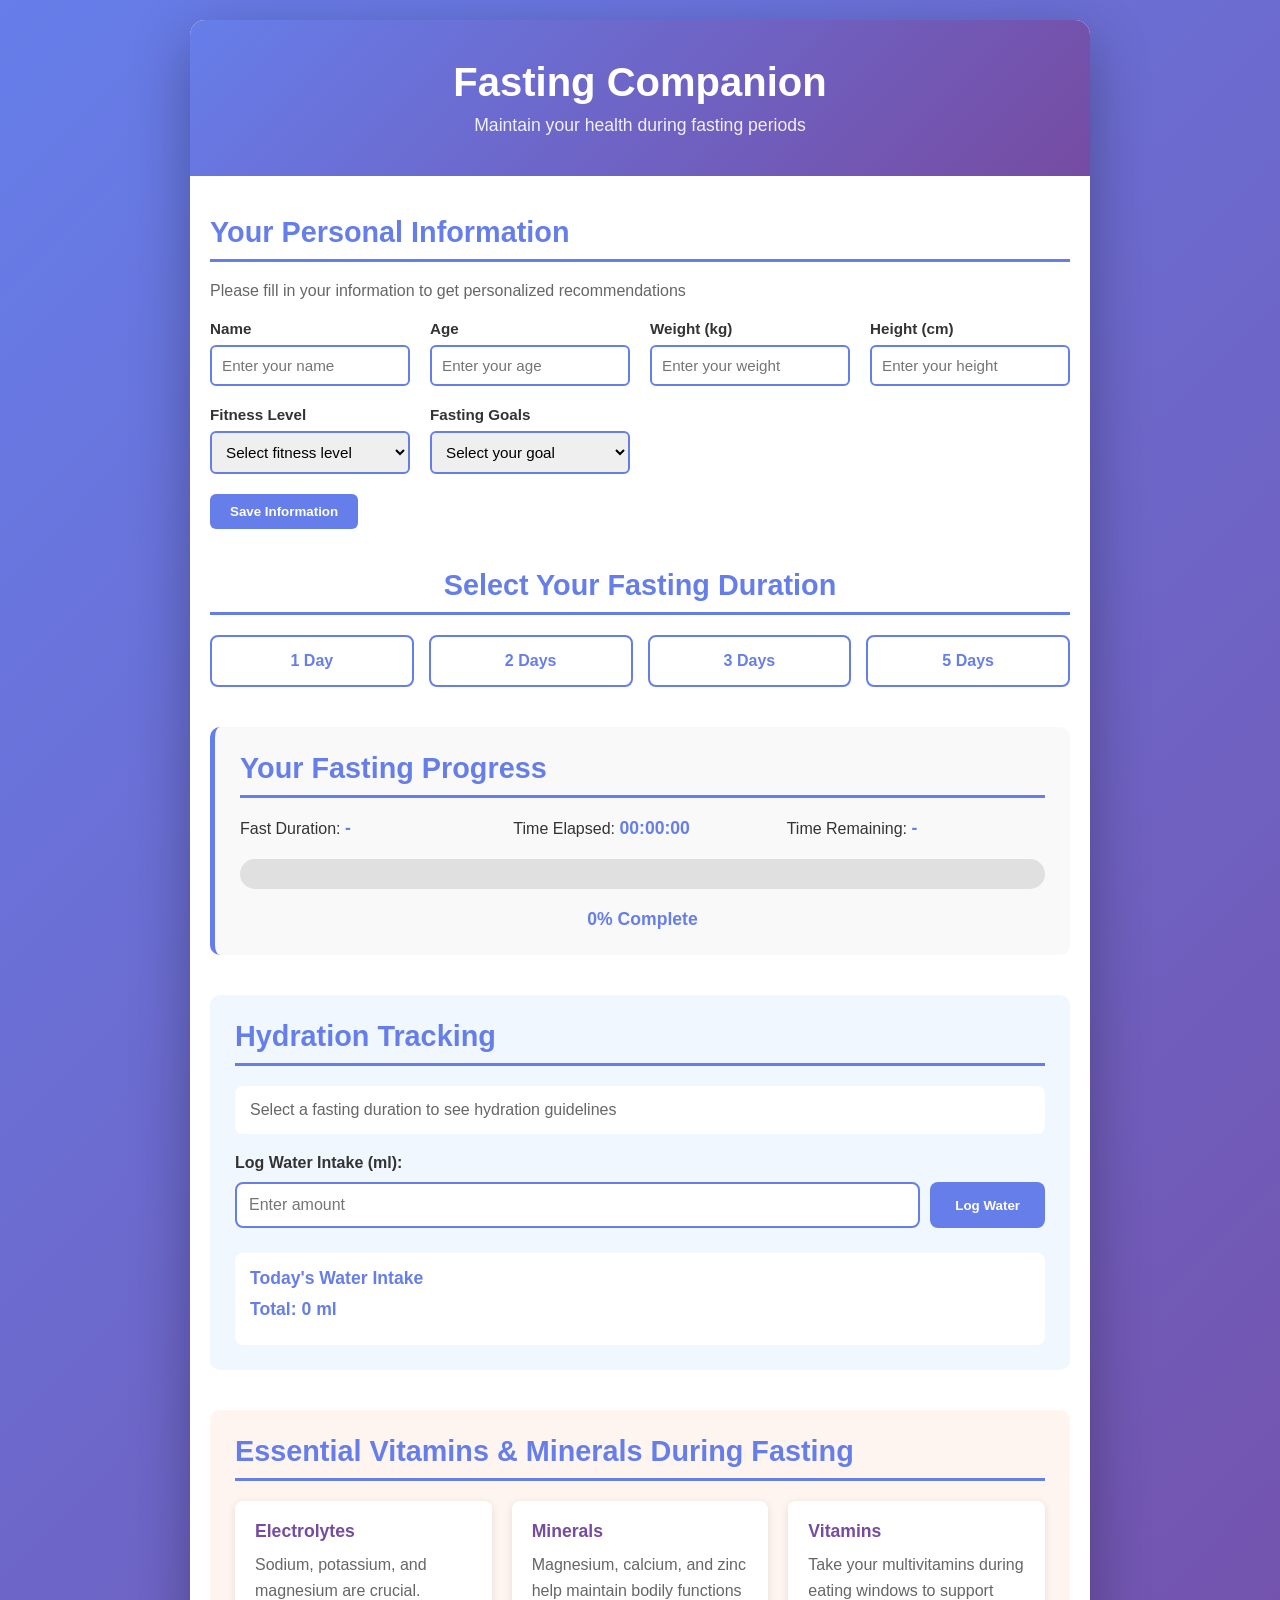
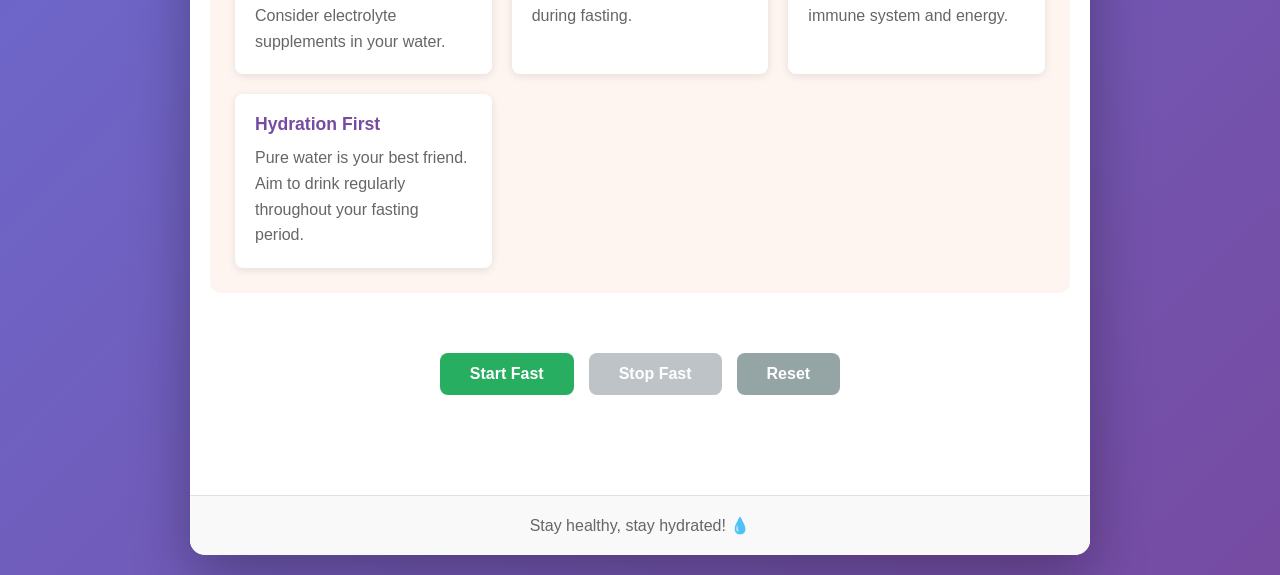
==== index.html @ 708b5563 "added the css and html file" ====
<!DOCTYPE html>
<html lang="en">
<head>
    <meta charset="UTF-8">
    <meta name="viewport" content="width=device-width, initial-scale=1.0">
    <title>Fasting Companion - Stay Hydrated & Healthy</title>
    <link rel="stylesheet" href="CSS/styles.css">
</head>
<body>
    <div class="container">
        <!-- Header -->
        <header class="header">
            <h1>Fasting Companion</h1>
            <p class="subtitle">Maintain your health during fasting periods</p>
        </header>

        <!-- Main Content -->
        <main class="main-content">
                        <section class="personal-info-section">
                            <h2>Your Personal Information</h2>
                            <p style="color: #666; margin-bottom: 20px;">Please fill in your information to get personalized recommendations</p>
                            <div class="info-form">
                                <div class="form-group">
                                    <label for="name">Name</label>
                                    <input type="text" id="name" placeholder="Enter your name">
                                </div>
                                <div class="form-group">
                                    <label for="age">Age</label>
                                    <input type="number" id="age" placeholder="Enter your age" min="1">
                                </div>
                                <div class="form-group">
                                    <label for="weight">Weight (kg)</label>
                                    <input type="number" id="weight" placeholder="Enter your weight" min="1" step="0.1">
                                </div>
                                <div class="form-group">
                                    <label for="height">Height (cm)</label>
                                    <input type="number" id="height" placeholder="Enter your height" min="1">
                                </div>
                                <div class="form-group">
                                    <label for="fitness">Fitness Level</label>
                                    <select id="fitness">
                                        <option value="">Select fitness level</option>
                                        <option value="beginner">Beginner</option>
                                        <option value="intermediate">Intermediate</option>
                                        <option value="advanced">Advanced</option>
                                        <option value="athlete">Athlete</option>
                                    </select>
                                </div>
                                <div class="form-group">
                                    <label for="goals">Fasting Goals</label>
                                    <select id="goals">
                                        <option value="">Select your goal</option>
                                        <option value="weight-loss">Weight Loss</option>
                                        <option value="health">General Health</option>
                                        <option value="mental-clarity">Mental Clarity</option>
                                        <option value="longevity">Longevity</option>
                                    </select>
                                </div>
                            </div>
                            <button class="save-info-btn">Save Information</button>
                        </section>
            <!-- Fasting Duration Selection -->
            <section class="duration-section">
                <h2>Select Your Fasting Duration</h2>
                <div class="duration-buttons">
                    <button class="duration-btn" data-duration="1">1 Day</button>
                    <button class="duration-btn" data-duration="2">2 Days</button>
                    <button class="duration-btn" data-duration="3">3 Days</button>
                    <button class="duration-btn" data-duration="5">5 Days</button>
                </div>
            </section>

            <!-- Progress Dashboard -->
            <section class="dashboard">
                <h2>Your Fasting Progress</h2>
                <div class="progress-container">
                    <div class="progress-info">
                        <p>Fast Duration: <span id="selected-duration">-</span></p>
                        <p>Time Elapsed: <span id="time-elapsed">00:00:00</span></p>
                        <p>Time Remaining: <span id="time-remaining">-</span></p>
                    </div>
                    <div class="progress-bar">
                        <div class="progress-fill" id="progress-fill"></div>
                    </div>
                    <p class="progress-percentage"><span id="progress-percent">0</span>% Complete</p>
                </div>
            </section>

            <!-- Hydration Tracking -->
            <section class="hydration-section">
                <h2>Hydration Tracking</h2>
                <div class="hydration-info">
                    <p id="hydration-recommendation">Select a fasting duration to see hydration guidelines</p>
                    <div class="water-intake">
                        <label for="water-input">Log Water Intake (ml):</label>
                        <div class="input-group">
                            <input type="number" id="water-input" placeholder="Enter amount" min="0">
                            <button id="log-water-btn" class="log-btn">Log Water</button>
                        </div>
                    </div>
                    <div class="water-log">
                        <h3>Today's Water Intake</h3>
                        <p id="total-water">Total: 0 ml</p>
                        <ul id="water-list" class="water-list"></ul>
                    </div>
                </div>
            </section>

            <!-- Vitamin & Nutrient Reminders -->
            <section class="vitamins-section">
                <h2>Essential Vitamins & Minerals During Fasting</h2>
                <div class="vitamin-guidelines">
                    <div class="vitamin-item">
                        <h3>Electrolytes</h3>
                        <p>Sodium, potassium, and magnesium are crucial. Consider electrolyte supplements in your water.</p>
                    </div>
                    <div class="vitamin-item">
                        <h3>Minerals</h3>
                        <p>Magnesium, calcium, and zinc help maintain bodily functions during fasting.</p>
                    </div>
                    <div class="vitamin-item">
                        <h3>Vitamins</h3>
                        <p>Take your multivitamins during eating windows to support immune system and energy.</p>
                    </div>
                    <div class="vitamin-item">
                        <h3>Hydration First</h3>
                        <p>Pure water is your best friend. Aim to drink regularly throughout your fasting period.</p>
                    </div>
                </div>
            </section>

            <!-- Control Buttons -->
            <section class="controls">
                <button id="start-btn" class="control-btn start-btn">Start Fast</button>
                <button id="stop-btn" class="control-btn stop-btn" disabled>Stop Fast</button>
                <button id="reset-btn" class="control-btn reset-btn">Reset</button>
            </section>
        </main>

        <!-- Footer -->
        <footer class="footer">
            <p>Stay healthy, stay hydrated! 💧</p>
        </footer>
    </div>

    <script src="script.js"></script>
</body>
</html>
---- CSS/styles.css ----
* {
    margin: 0;
    padding: 0;
    box-sizing: border-box;
}

body {
    font-family: 'Segoe UI', Tahoma, Geneva, Verdana, sans-serif;
    background: linear-gradient(135deg, #667eea 0%, #764ba2 100%);
    color: #333;
    min-height: 100vh;
    padding: 20px;
}

.container {
    max-width: 900px;
    margin: 0 auto;
    background-color: white;
    border-radius: 15px;
    box-shadow: 0 20px 60px rgba(0, 0, 0, 0.3);
    overflow: hidden;
}

.header {
    background: linear-gradient(135deg, #667eea 0%, #764ba2 100%);
    color: white;
    padding: 40px 20px;
    text-align: center;
}

.header h1 {
    font-size: 2.5rem;
    margin-bottom: 10px;
    font-weight: 700;
}

.header .subtitle {
    font-size: 1.1rem;
    opacity: 0.9;
}


.main-content {
    padding: 40px 20px;
}


section {
    margin-bottom: 40px;
}

section h2 {
    color: #667eea;
    font-size: 1.8rem;
    margin-bottom: 20px;
    border-bottom: 3px solid #667eea;
    padding-bottom: 10px;
}

.duration-section {
    text-align: center;
}

.duration-buttons {
    display: grid;
    grid-template-columns: repeat(auto-fit, minmax(120px, 1fr));
    gap: 15px;
    margin-top: 20px;
}

.duration-btn {
    padding: 15px 20px;
    font-size: 1rem;
    font-weight: 600;
    border: 2px solid #667eea;
    background-color: white;
    color: #667eea;
    border-radius: 8px;
    cursor: pointer;
    transition: all 0.3s ease;
}

.duration-btn:hover {
    background-color: #f0f4ff;
    transform: translateY(-2px);
}

.duration-btn.active {
    background-color: #667eea;
    color: white;
    box-shadow: 0 8px 20px rgba(102, 126, 234, 0.4);
}


.dashboard {
    background-color: #f9f9f9;
    padding: 25px;
    border-radius: 10px;
    border-left: 5px solid #667eea;
}

.dashboard .personal-info-section {
    background-color: #fff9f0;
    padding: 25px;
    border-radius: 10px;
    }

    .info-form {
        display: grid;
        grid-template-columns: repeat(auto-fit, minmax(200px, 1fr));
        gap: 20px;
        margin-bottom: 20px;
    }

    .form-group {
        display: flex;
        flex-direction: column;
    }

    .form-group label {
        font-weight: 600;
        margin-bottom: 8px;
        color: #333;
        font-size: 0.95rem;
    }

    .form-group input,
    .form-group select {
        padding: 10px;
        border: 2px solid #667eea;
        border-radius: 6px;
        font-size: 0.95rem;
        font-family: inherit;
    }

    .form-group input:focus,
    .form-group select:focus {
        outline: none;
        border-color: #764ba2;
        box-shadow: 0 0 6px rgba(102, 126, 234, 0.2);
    }

    .save-info-btn {
        padding: 10px 20px;
        background-color: #667eea;
        color: white;
        border: none;
        border-radius: 6px;
        font-weight: 600;
        cursor: pointer;
        transition: all 0.3s ease;
    }

    .save-info-btn:hover {
        background-color: #764ba2;
        transform: translateY(-2px);
        box-shadow: 0 5px 15px rgba(102, 126, 234, 0.3);
    }

    .dashboard {
    background-color: #f9f9f9;
    padding: 25px;
    border-radius: 10px;
    border-left: 5px solid #667eea;
}

.progress-info {
    display: grid;
    grid-template-columns: repeat(auto-fit, minmax(200px, 1fr));
    gap: 15px;
    margin-bottom: 20px;
}

.progress-info p {
    font-size: 1rem;
    font-weight: 500;
}

.progress-info span {
    color: #667eea;
    font-weight: 700;
    font-size: 1.1rem;
}

.progress-bar {
    width: 100%;
    height: 30px;
    background-color: #e0e0e0;
    border-radius: 15px;
    overflow: hidden;
    margin: 20px 0;
}

.progress-fill {
    height: 100%;
    background: linear-gradient(90deg, #667eea 0%, #764ba2 100%);
    width: 0%;
    transition: width 0.3s ease;
}

.progress-percentage {
    text-align: center;
    font-size: 1.1rem;
    font-weight: 600;
    color: #667eea;
}



.hydration-section {
    background-color: #f0f7ff;
    padding: 25px;
    border-radius: 10px;
}

#hydration-recommendation {
    background-color: white;
    padding: 15px;
    border-radius: 8px;
    margin-bottom: 20px;
    color: #666;
    font-weight: 500;
}

.water-intake {
    margin-bottom: 25px;
}

.water-intake label {
    display: block;
    font-weight: 600;
    margin-bottom: 10px;
    color: #333;
}

.input-group {
    display: flex;
    gap: 10px;
}

#water-input {
    flex: 1;
    padding: 12px;
    border: 2px solid #667eea;
    border-radius: 8px;
    font-size: 1rem;
}

#water-input:focus {
    outline: none;
    border-color: #764ba2;
    box-shadow: 0 0 8px rgba(102, 126, 234, 0.2);
}

.log-btn {
    padding: 12px 25px;
    background-color: #667eea;
    color: white;
    border: none;
    border-radius: 8px;
    font-weight: 600;
    cursor: pointer;
    transition: all 0.3s ease;
}

.log-btn:hover {
    background-color: #764ba2;
    transform: translateY(-2px);
    box-shadow: 0 5px 15px rgba(102, 126, 234, 0.3);
}

.water-log {
    background-color: white;
    padding: 15px;
    border-radius: 8px;
}

.water-log h3 {
    color: #667eea;
    margin-bottom: 10px;
    font-size: 1.1rem;
}

#total-water {
    font-weight: 700;
    color: #667eea;
    font-size: 1.1rem;
    margin-bottom: 10px;
}

.water-list {
    list-style: none;
    margin-top: 10px;
}

.water-list li {
    padding: 8px;
    background-color: #f9f9f9;
    margin-bottom: 8px;
    border-radius: 5px;
    border-left: 3px solid #667eea;
}



.vitamins-section {
    background-color: #fff5f0;
    padding: 25px;
    border-radius: 10px;
}

.vitamin-guidelines {
    display: grid;
    grid-template-columns: repeat(auto-fit, minmax(200px, 1fr));
    gap: 20px;
}

.vitamin-item {
    background-color: white;
    padding: 20px;
    border-radius: 8px;
    box-shadow: 0 2px 8px rgba(0, 0, 0, 0.1);
    transition: all 0.3s ease;
}

.vitamin-item:hover {
    transform: translateY(-5px);
    box-shadow: 0 8px 20px rgba(102, 126, 234, 0.2);
}

.vitamin-item h3 {
    color: #764ba2;
    margin-bottom: 10px;
    font-size: 1.1rem;
}

.vitamin-item p {
    color: #666;
    line-height: 1.6;
}



.controls {
    display: flex;
    gap: 15px;
    justify-content: center;
    flex-wrap: wrap;
    padding: 20px 0;
}

.control-btn {
    padding: 12px 30px;
    font-size: 1rem;
    font-weight: 600;
    border: none;
    border-radius: 8px;
    cursor: pointer;
    transition: all 0.3s ease;
}

.start-btn {
    background-color: #27ae60;
    color: white;
}

.start-btn:hover:not(:disabled) {
    background-color: #229954;
    box-shadow: 0 5px 15px rgba(39, 174, 96, 0.3);
}

.start-btn:disabled {
    background-color: #bdc3c7;
    cursor: not-allowed;
}

.stop-btn {
    background-color: #e74c3c;
    color: white;
}

.stop-btn:hover:not(:disabled) {
    background-color: #c0392b;
    box-shadow: 0 5px 15px rgba(231, 76, 60, 0.3);
}

.stop-btn:disabled {
    background-color: #bdc3c7;
    cursor: not-allowed;
}

.reset-btn {
    background-color: #95a5a6;
    color: white;
}

.reset-btn:hover {
    background-color: #7f8c8d;
    box-shadow: 0 5px 15px rgba(149, 165, 166, 0.3);
}


.footer {
    background-color: #f9f9f9;
    text-align: center;
    padding: 20px;
    border-top: 1px solid #e0e0e0;
    color: #666;
    font-weight: 500;
}



@media (max-width: 768px) {
    .header h1 {
        font-size: 2rem;
    }

    .main-content {
        padding: 20px;
    }

    section h2 {
        font-size: 1.5rem;
    }

    .duration-buttons {
        grid-template-columns: repeat(2, 1fr);
    }

    .progress-info {
        grid-template-columns: 1fr;
    }

    .controls {
        flex-direction: column;
    }

    .control-btn {
        width: 100%;
    }

        .info-form {
            grid-template-columns: 1fr;
        }
}

@media (max-width: 480px) {
    .header h1 {
        font-size: 1.5rem;
    }

    .header .subtitle {
        font-size: 0.9rem;
    }

    .main-content {
        padding: 15px;
    }

    section h2 {
        font-size: 1.3rem;
    }

    .duration-buttons {
        grid-template-columns: 1fr;
    }

    .vitamin-guidelines {
        grid-template-columns: 1fr;
    }

        .info-form {
            grid-template-columns: 1fr;
        }
}
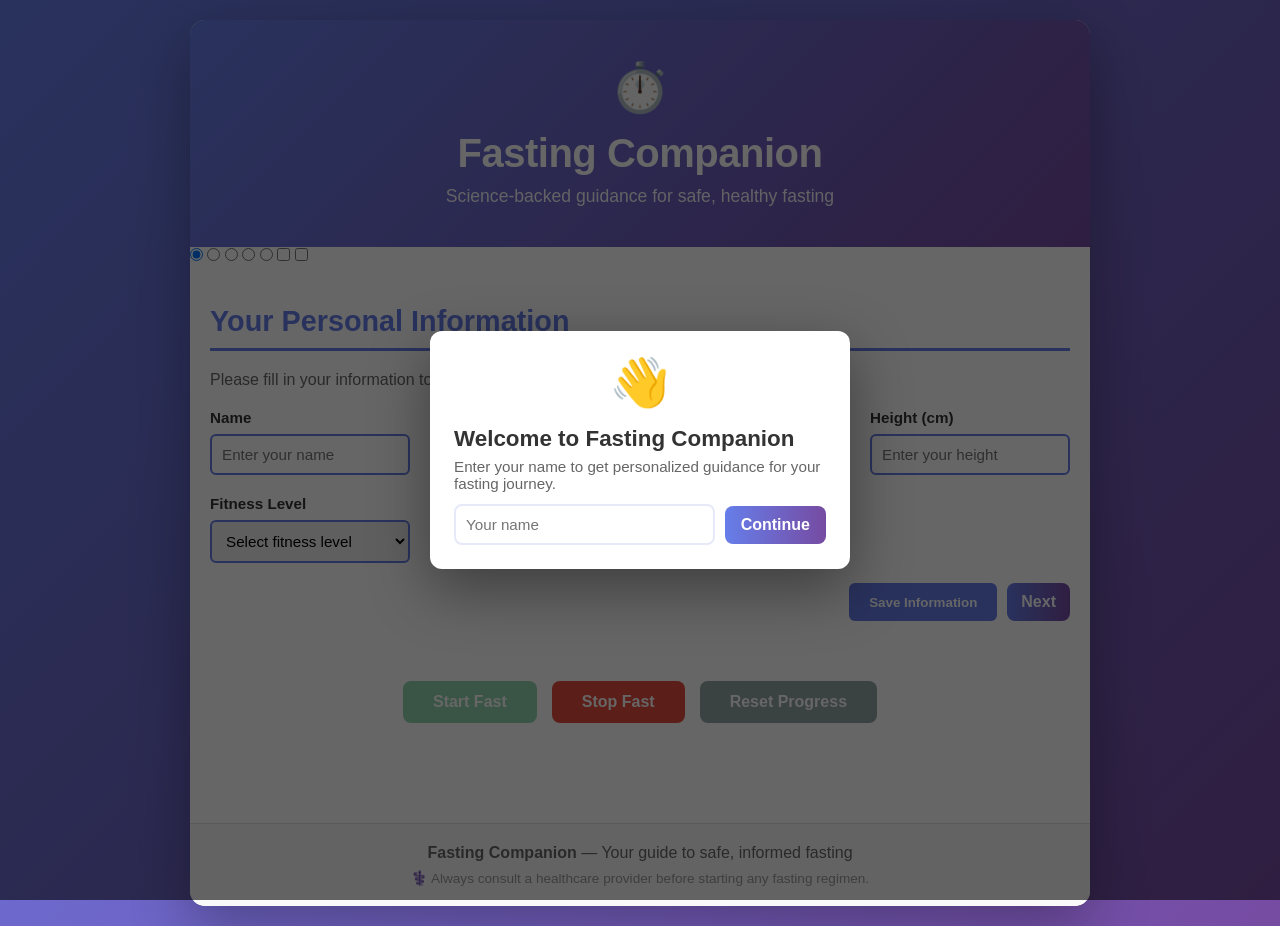
==== commit a63f1c98: "I added formats and also gave some instructions to AI to improve certain things" ====
--- a/index.html
+++ b/index.html
@@ -10,13 +10,40 @@
     <div class="container">
         <!-- Header -->
         <header class="header">
-            <h1>Fasting Companion</h1>
-            <p class="subtitle">Maintain your health during fasting periods</p>
+            <div class="header-content">
+                <div class="header-icon">⏱️</div>
+                <h1>Fasting Companion</h1>
+                <p class="subtitle">Science-backed guidance for safe, healthy fasting</p>
+                <span id="user-greeting" class="user-greeting" aria-live="polite"></span>
+            </div>
         </header>
+        <!-- step radios and modal toggle (CSS-only controls) -->
+        <input type="radio" name="wizard-step" id="s1" class="step-radio" checked>
+        <input type="radio" name="wizard-step" id="s2" class="step-radio">
+        <input type="radio" name="wizard-step" id="s3" class="step-radio">
+        <input type="radio" name="wizard-step" id="s4" class="step-radio">
+        <input type="radio" name="wizard-step" id="s5" class="step-radio">
+        <input type="checkbox" id="started" class="started-checkbox">
+        <input type="checkbox" id="modal-toggle" class="modal-toggle">
+        
+        <!-- Login modal shown on first load to ask for name -->
+        <div id="login-modal" class="modal-overlay" role="dialog" aria-modal="true" aria-labelledby="modal-title">
+            <div class="modal">
+                <div class="modal-icon">👋</div>
+                <h2 id="modal-title">Welcome to Fasting Companion</h2>
+                <p class="muted">Enter your name to get personalized guidance for your fasting journey.</p>
+                <form id="modal-login-form" class="modal-form" onsubmit="return false;">
+                    <input id="modal-name" type="text" placeholder="Your name" aria-label="Your name">
+                        <div class="modal-actions">
+                            <label for="modal-toggle" class="control-btn continue-btn">Continue</label>
+                        </div>
+                </form>
+            </div>
+        </div>
 
         <!-- Main Content -->
         <main class="main-content">
-                        <section class="personal-info-section">
+                        <section class="personal-info-section step" data-step="1">
                             <h2>Your Personal Information</h2>
                             <p style="color: #666; margin-bottom: 20px;">Please fill in your information to get personalized recommendations</p>
                             <div class="info-form">
@@ -57,92 +84,274 @@
                                     </select>
                                 </div>
                             </div>
-                            <button class="save-info-btn">Save Information</button>
+                            <div class="step-actions">
+                                <button class="save-info-btn">Save Information</button>
+                                <label for="s2" class="next-step control-btn">Next</label>
+                            </div>
                         </section>
             <!-- Fasting Duration Selection -->
-            <section class="duration-section">
+            <section class="duration-section step" data-step="2">
+                <div class="section-icon">📅</div>
                 <h2>Select Your Fasting Duration</h2>
+                <p class="section-description">Different fasting durations have distinct health effects. Choose what suits your goals and experience level.</p>
+                <!-- duration radios (placed here so panels can react via CSS sibling selectors) -->
+                <input type="radio" name="duration" id="dur-1" class="duration-input" checked>
+                <input type="radio" name="duration" id="dur-2" class="duration-input">
+                <input type="radio" name="duration" id="dur-3" class="duration-input">
+                <input type="radio" name="duration" id="dur-5" class="duration-input">
+
                 <div class="duration-buttons">
-                    <button class="duration-btn" data-duration="1">1 Day</button>
-                    <button class="duration-btn" data-duration="2">2 Days</button>
-                    <button class="duration-btn" data-duration="3">3 Days</button>
-                    <button class="duration-btn" data-duration="5">5 Days</button>
+                    <label for="dur-1" class="duration-btn">⏰ 1 Day<span class="duration-badge">Beginner</span></label>
+                    <label for="dur-2" class="duration-btn">📍 2 Days<span class="duration-badge">Intermediate</span></label>
+                    <label for="dur-3" class="duration-btn">🎯 3 Days<span class="duration-badge">Advanced</span></label>
+                    <label for="dur-5" class="duration-btn">🏆 5 Days<span class="duration-badge">Expert</span></label>
+                </div>
+
+                <div class="duration-panels">
+                    <div class="panel" data-duration="1">
+                        <h4>✓ 1-Day Fast</h4>
+                        <p class="panel-note"><strong>Best for:</strong> Beginners, weekly resets, autophagy boost</p>
+                        <p class="panel-detail">Hydration: 2.5–3 L per day. Light electrolytes optional. Effects: Metabolism shifts after 12h, minimal muscle loss.</p>
+                    </div>
+                    <div class="panel" data-duration="2">
+                        <h4>✓ 2-Day Fast</h4>
+                        <p class="panel-note"><strong>Best for:</strong> Intermediate fasters, deeper autophagy, cellular repair</p>
+                        <p class="panel-detail">Hydration: 3–3.5 L per day. Add electrolytes from day 2. Effects: Enhanced autophagy, mild ketosis, increased mental clarity.</p>
+                    </div>
+                    <div class="panel" data-duration="3">
+                        <h4>✓ 3-Day Fast</h4>
+                        <p class="panel-note"><strong>Best for:</strong> Experienced fasters, significant health benefits, deeper reset</p>
+                        <p class="panel-detail">Hydration: 3.5–4 L per day. Regular electrolyte supplements essential. Effects: Strong ketosis, immune boost, deep cellular repair.</p>
+                    </div>
+                    <div class="panel" data-duration="5">
+                        <h4>✓ 5-Day Fast</h4>
+                        <p class="panel-note"><strong>Best for:</strong> Expert fasters only. Not recommended without medical guidance.</p>
+                        <p class="panel-detail">Hydration: 4–4.5 L per day. Electrolytes twice daily mandatory. ⚠️ <strong>Consult a doctor first.</strong> Significant cellular changes occur.</p>
+                    </div>
+                </div>
+                <div class="step-actions">
+                    <label for="s1" class="control-btn prev-step">Back</label>
+                    <label for="s3" class="next-step control-btn">Next</label>
                 </div>
             </section>
 
             <!-- Progress Dashboard -->
-            <section class="dashboard">
+            <section class="dashboard step" data-step="3">
+                <div class="section-icon">📊</div>
                 <h2>Your Fasting Progress</h2>
+
+                <!-- Progress radios control the visual progress bar (pure HTML/CSS) -->
+                <input type="radio" name="progress" id="p0" class="progress-radio" checked>
+                <input type="radio" name="progress" id="p25" class="progress-radio">
+                <input type="radio" name="progress" id="p50" class="progress-radio">
+                <input type="radio" name="progress" id="p75" class="progress-radio">
+                <input type="radio" name="progress" id="p100" class="progress-radio">
+
                 <div class="progress-container">
                     <div class="progress-info">
-                        <p>Fast Duration: <span id="selected-duration">-</span></p>
-                        <p>Time Elapsed: <span id="time-elapsed">00:00:00</span></p>
-                        <p>Time Remaining: <span id="time-remaining">-</span></p>
+                        <p>📅 <span class="info-label">Duration:</span> <span id="selected-duration">-</span></p>
+                        <p>⏱️ <span class="info-label">Elapsed:</span> <span id="time-elapsed">00:00:00</span></p>
+                        <p>⏳ <span class="info-label">Remaining:</span> <span id="time-remaining">-</span></p>
                     </div>
                     <div class="progress-bar">
-                        <div class="progress-fill" id="progress-fill"></div>
-                    </div>
-                    <p class="progress-percentage"><span id="progress-percent">0</span>% Complete</p>
+                        <div class="progress-fill"></div>
+                    </div>
+                    <p class="progress-percentage">Progress: <span id="progress-percent">0</span>%</p>
+                    <div class="progress-controls">
+                        <label for="p0" class="progress-step">0%</label>
+                        <label for="p25" class="progress-step">25%</label>
+                        <label for="p50" class="progress-step">50%</label>
+                        <label for="p75" class="progress-step">75%</label>
+                        <label for="p100" class="progress-step">100%</label>
+                    </div>
+                    <div class="step-actions">
+                        <label for="s2" class="control-btn prev-step">Back</label>
+                        <label for="s4" class="next-step control-btn">Next</label>
+                    </div>
                 </div>
             </section>
 
             <!-- Hydration Tracking -->
-            <section class="hydration-section">
+            <section class="hydration-section step" data-step="4">
+                <div class="section-icon">💧</div>
                 <h2>Hydration Tracking</h2>
                 <div class="hydration-info">
-                    <p id="hydration-recommendation">Select a fasting duration to see hydration guidelines</p>
+                    <p class="hydration-tip">💡 <strong>Hydration is critical during fasting.</strong> It helps manage hunger, supports metabolism, and aids detoxification.</p>
+                    <p id="hydration-recommendation">Choose a fasting duration to see tailored guidance above, then pick your cumulative water intake below.</p>
+
+                    <!-- Water selection implemented with radio buttons to represent cumulative intake (pure HTML/CSS) -->
                     <div class="water-intake">
-                        <label for="water-input">Log Water Intake (ml):</label>
-                        <div class="input-group">
-                            <input type="number" id="water-input" placeholder="Enter amount" min="0">
-                            <button id="log-water-btn" class="log-btn">Log Water</button>
-                        </div>
-                    </div>
-                    <div class="water-log">
-                        <h3>Today's Water Intake</h3>
-                        <p id="total-water">Total: 0 ml</p>
-                        <ul id="water-list" class="water-list"></ul>
+                        <!-- radios are siblings of .water-meter so CSS can target the meter and display -->
+                        <input type="radio" name="water" id="w0" class="water-radio" checked>
+                        <input type="radio" name="water" id="w250" class="water-radio">
+                        <input type="radio" name="water" id="w500" class="water-radio">
+                        <input type="radio" name="water" id="w750" class="water-radio">
+                        <input type="radio" name="water" id="w1000" class="water-radio">
+                        <input type="radio" name="water" id="w1250" class="water-radio">
+                        <input type="radio" name="water" id="w1500" class="water-radio">
+                        <input type="radio" name="water" id="w1750" class="water-radio">
+                        <input type="radio" name="water" id="w2000" class="water-radio">
+                        <input type="radio" name="water" id="w2500" class="water-radio">
+                        <input type="radio" name="water" id="w3000" class="water-radio">
+                        <input type="radio" name="water" id="w3500" class="water-radio">
+                        <input type="radio" name="water" id="w4000" class="water-radio">
+                        <input type="radio" name="water" id="w4500" class="water-radio">
+
+                        <p class="water-instruction">Select your current water intake to track hydration during your fast:</p>
+
+                        <div class="water-recommendation">
+                            <p id="water-rec-text">Choose a fasting duration to see your hydration goal.</p>
+                        </div>
+
+                        <div class="water-choices">
+                            <label for="w0">0 ml</label>
+                            <label for="w250">250 ml</label>
+                            <label for="w500">500 ml</label>
+                            <label for="w750">750 ml</label>
+                            <label for="w1000">1L</label>
+                            <label for="w1250">1.25L</label>
+                            <label for="w1500">1.5L</label>
+                            <label for="w1750">1.75L</label>
+                            <label for="w2000">2L</label>
+                            <label for="w2500">2.5L</label>
+                            <label for="w3000">3L</label>
+                            <label for="w3500">3.5L</label>
+                            <label for="w4000">4L</label>
+                            <label for="w4500">4.5L</label>
+                        </div>
+
+                        <div class="water-meter" aria-hidden="true">
+                            <div class="meter-fill"></div>
+                        </div>
+                        <div class="water-display">Current Intake: <span class="selected-amount">0 ml</span></div>
+                    </div>
+                    <div class="step-actions">
+                        <label for="s3" class="control-btn prev-step">Back</label>
+                        <label for="s5" class="next-step control-btn">Next</label>
                     </div>
                 </div>
             </section>
 
             <!-- Vitamin & Nutrient Reminders -->
-            <section class="vitamins-section">
-                <h2>Essential Vitamins & Minerals During Fasting</h2>
+            <section class="vitamins-section step" data-step="5">
+                <div class="section-icon">⚕️</div>
+                <h2>Health & Wellness During Fasting</h2>
                 <div class="vitamin-guidelines">
                     <div class="vitamin-item">
+                        <div class="vitamin-icon">⚡</div>
                         <h3>Electrolytes</h3>
-                        <p>Sodium, potassium, and magnesium are crucial. Consider electrolyte supplements in your water.</p>
+                        <p>Sodium, potassium, and magnesium regulate muscle function and hydration balance. Especially important on fasts longer than 24 hours.</p>
+                        <p class="tip">💡 Tip: Add electrolyte powder to water or take mineral supplements.</p>
                     </div>
                     <div class="vitamin-item">
+                        <div class="vitamin-icon">🪨</div>
                         <h3>Minerals</h3>
-                        <p>Magnesium, calcium, and zinc help maintain bodily functions during fasting.</p>
+                        <p>Magnesium, calcium, and zinc support bone health, immune function, and energy production during extended fasts.</p>
+                        <p class="tip">💡 Tip: Consider a mineral supplement on days 2+.</p>
                     </div>
                     <div class="vitamin-item">
+                        <div class="vitamin-icon">🥗</div>
                         <h3>Vitamins</h3>
-                        <p>Take your multivitamins during eating windows to support immune system and energy.</p>
+                        <p>Take your multivitamins during eating windows to maintain nutrient stores and support immune health.</p>
+                        <p class="tip">💡 Tip: B-complex vitamins aid energy metabolism.</p>
                     </div>
                     <div class="vitamin-item">
+                        <div class="vitamin-icon">💧</div>
                         <h3>Hydration First</h3>
-                        <p>Pure water is your best friend. Aim to drink regularly throughout your fasting period.</p>
-                    </div>
+                        <p>Pure water is your primary tool. Aim to drink regularly throughout your fasting period to manage hunger and support detoxification.</p>
+                        <p class="tip">💡 Tip: Sip slowly; large amounts at once can cause bloating.</p>
+                    </div>
+                </div>
+                
+                <div class="safety-section">
+                    <h3>⚠️ Important Safety Guidelines</h3>
+                    <ul class="safety-list">
+                        <li>Stop fasting immediately if you experience severe dizziness, chest pain, or shortness of breath.</li>
+                        <li>People with eating disorders, diabetes, or on medications should consult a doctor before fasting.</li>
+                        <li>Fasts longer than 3 days require medical supervision for most people.</li>
+                        <li>Pregnant and breastfeeding individuals should not fast without medical approval.</li>
+                        <li>Never fast if you're ill or recovering from illness.</li>
+                    </ul>
+                    <div class="safety-checkbox-group" style="margin-top: 15px;">
+                        <input type="checkbox" id="safety-agree" class="safety-checkbox">
+                        <label for="safety-agree" class="safety-checkbox-label">
+                            I have read and understand the safety guidelines and accept responsibility for my fasting
+                        </label>
+                    </div>
+                </div>
+                
+                <div class="step-actions">
+                    <label for="s4" class="control-btn prev-step">Back</label>
+                    <label for="s5" class="next-step control-btn">Start Fasting</label>
                 </div>
             </section>
 
             <!-- Control Buttons -->
             <section class="controls">
-                <button id="start-btn" class="control-btn start-btn">Start Fast</button>
-                <button id="stop-btn" class="control-btn stop-btn" disabled>Stop Fast</button>
-                <button id="reset-btn" class="control-btn reset-btn">Reset</button>
+                <label for="started" id="start-btn" class="control-btn start-btn start-label" style="opacity: 0.5; cursor: not-allowed; pointer-events: none;" data-disabled="true">Start Fast</label>
+                <label for="started" id="stop-btn" class="control-btn stop-btn stop-label">Stop Fast</label>
+                <label for="p0" id="reset-btn" class="control-btn reset-btn reset-label">Reset Progress</label>
+            </section>
+
+            <!-- Home screen shown after starting fast -->
+            <section id="home-screen" class="home-screen hidden">
+                <div class="home-card">
+                    <h2 id="home-title">Good luck, <span id="home-name">Faster</span>!</h2>
+                    <div class="home-info-grid">
+                        <div class="info-item">
+                            <span class="info-label">Duration</span>
+                            <span class="info-value" id="home-duration">-</span>
+                        </div>
+                        <div class="info-item">
+                            <span class="info-label">Goal</span>
+                            <span class="info-value" id="home-goal">-</span>
+                        </div>
+                    </div>
+                    <div class="countdown-section">
+                        <p class="countdown-label">⏳ Time Remaining</p>
+                        <div class="big-time" id="home-remaining">00:00:00</div>
+                        <div class="home-progress-bar">
+                            <div class="home-progress-fill" id="home-progress-fill"></div>
+                        </div>
+                        <p class="progress-label" id="progress-label">0% Complete</p>
+                    </div>
+                    <div class="water-section">
+                        <h3>💧 Hydration Tracker</h3>
+                        <p class="water-rec-label">Daily Goal: <span id="water-goal">-</span> ml</p>
+                        <p class="water-status">Current Intake: <span id="current-water">0</span> ml</p>
+                        <div class="water-progress-bar">
+                            <div class="water-progress-fill" id="water-progress-fill"></div>
+                        </div>
+                        <p class="water-remaining">Still need: <span id="water-remaining-ml">-</span> ml</p>
+                    </div>
+                    <div class="home-recommendations" id="home-recommendations">
+                        <div class="rec rec-1">
+                            <strong>🎯 1-Day Fast Tips:</strong> Drink regularly throughout the day. Stay active but avoid intense exercise.
+                        </div>
+                        <div class="rec rec-2">
+                            <strong>🎯 2-Day Fast Tips:</strong> Electrolytes are now important. Take electrolytes twice per day. Light activities only.
+                        </div>
+                        <div class="rec rec-3">
+                            <strong>🎯 3-Day Fast Tips:</strong> Strong hydration and electrolytes essential. Electrolytes twice daily. Rest is key.
+                        </div>
+                        <div class="rec rec-5">
+                            <strong>🎯 5-Day Fast Tips:</strong> Medical supervision recommended. Electrolytes 2-3 times daily. Minimize activity. Listen to your body.
+                        </div>
+                    </div>
+                    <div class="home-controls">
+                        <label for="started" class="control-btn stop-label">Stop Fast</label>
+                        <label for="p0" class="control-btn reset-label">Reset</label>
+                    </div>
+                </div>
             </section>
         </main>
 
         <!-- Footer -->
         <footer class="footer">
-            <p>Stay healthy, stay hydrated! 💧</p>
+            <p><strong>Fasting Companion</strong> — Your guide to safe, informed fasting</p>
+            <p class="footer-small">⚕️ Always consult a healthcare provider before starting any fasting regimen.</p>
         </footer>
     </div>
-
-    <script src="script.js"></script>
+    <script src="js/script.js"></script>
 </body>
 </html>
--- a/CSS/styles.css
+++ b/CSS/styles.css
@@ -29,16 +29,67 @@
     text-align: center;
 }
 
+.header-content {
+    max-width: 800px;
+    margin: 0 auto;
+}
+
+.header-icon {
+    font-size: 3rem;
+    margin-bottom: 15px;
+    animation: bounce 2s infinite;
+}
+
 .header h1 {
     font-size: 2.5rem;
     margin-bottom: 10px;
     font-weight: 700;
+    letter-spacing: -0.5px;
 }
 
 .header .subtitle {
     font-size: 1.1rem;
-    opacity: 0.9;
-}
+    opacity: 0.95;
+    font-weight: 300;
+}
+
+.user-area {
+    margin-top: 12px;
+    display: flex;
+    gap: 10px;
+    justify-content: center;
+    align-items: center;
+}
+
+.user-greeting {
+    font-weight: 600;
+    color: rgba(255,255,255,0.95);
+}
+
+.login-form {
+    display: flex;
+    gap: 8px;
+    align-items: center;
+}
+
+#login-name {
+    padding: 8px 10px;
+    border-radius: 6px;
+    border: none;
+    font-size: 0.95rem;
+}
+
+#login-btn, #logout-btn {
+    padding: 8px 12px;
+    border-radius: 6px;
+    border: none;
+    background: rgba(0,0,0,0.12);
+    color: white;
+    cursor: pointer;
+    font-weight: 600;
+}
+
+#login-btn:hover, #logout-btn:hover { background: rgba(0,0,0,0.18); }
 
 
 .main-content {
@@ -58,6 +109,20 @@
     padding-bottom: 10px;
 }
 
+.section-icon {
+    font-size: 2.2rem;
+    display: block;
+    margin-bottom: 12px;
+    text-align: center;
+}
+
+.section-description {
+    color: #666;
+    margin-bottom: 20px;
+    font-size: 1rem;
+    line-height: 1.6;
+}
+
 .duration-section {
     text-align: center;
 }
@@ -67,9 +132,12 @@
     grid-template-columns: repeat(auto-fit, minmax(120px, 1fr));
     gap: 15px;
     margin-top: 20px;
-}
-
+    align-items: center;
+}
+
+.duration-input { display: none; }
 .duration-btn {
+    display: inline-block;
     padding: 15px 20px;
     font-size: 1rem;
     font-weight: 600;
@@ -78,7 +146,17 @@
     color: #667eea;
     border-radius: 8px;
     cursor: pointer;
-    transition: all 0.3s ease;
+    transition: all 0.25s ease;
+    text-align: center;
+    position: relative;
+}
+
+.duration-badge {
+    display: block;
+    font-size: 0.7rem;
+    font-weight: 400;
+    opacity: 0.7;
+    margin-top: 4px;
 }
 
 .duration-btn:hover {
@@ -86,10 +164,52 @@
     transform: translateY(-2px);
 }
 
-.duration-btn.active {
+/* When a duration radio is checked, style its label */
+.duration-input:checked + .duration-btn {
     background-color: #667eea;
     color: white;
-    box-shadow: 0 8px 20px rgba(102, 126, 234, 0.4);
+    box-shadow: 0 8px 20px rgba(102, 126, 234, 0.35);
+}
+
+/* Style the duration label when its radio is checked (inputs are siblings of .duration-buttons) */
+#dur-1:checked ~ .duration-buttons label[for="dur-1"],
+#dur-2:checked ~ .duration-buttons label[for="dur-2"],
+#dur-3:checked ~ .duration-buttons label[for="dur-3"],
+#dur-5:checked ~ .duration-buttons label[for="dur-5"] {
+    background-color: #667eea;
+    color: white;
+    box-shadow: 0 8px 20px rgba(102, 126, 234, 0.35);
+}
+
+.duration-panels { margin-top: 18px; }
+.duration-panels .panel { display: none; }
+/* Show panel depending on checked duration */
+#dur-1:checked ~ .duration-panels .panel[data-duration="1"],
+#dur-2:checked ~ .duration-panels .panel[data-duration="2"],
+#dur-3:checked ~ .duration-panels .panel[data-duration="3"],
+#dur-5:checked ~ .duration-panels .panel[data-duration="5"] {
+    display: block;
+}
+
+.panel-note {
+    background-color: #fff;
+    padding: 12px 14px;
+    border-radius: 8px;
+    color: #444;
+    font-weight: 500;
+}
+
+.panel h4 {
+    color: #667eea;
+    margin-bottom: 8px;
+    font-size: 1.1rem;
+}
+
+.panel-detail {
+    color: #666;
+    font-size: 0.95rem;
+    margin-top: 10px;
+    line-height: 1.6;
 }
 
 
@@ -177,6 +297,11 @@
     font-weight: 500;
 }
 
+.info-label {
+    color: #764ba2;
+    font-weight: 700;
+}
+
 .progress-info span {
     color: #667eea;
     font-weight: 700;
@@ -199,11 +324,44 @@
     transition: width 0.3s ease;
 }
 
+/* Progress controls implemented with radios (placed before progress container in HTML when used).
+   Example classes: .prog-0, .prog-25, .prog-50, .prog-75, .prog-100 applied via checked inputs using sibling selectors. */
+
+/* Generic helper selectors (used if progress radios are included near the control) */
+.progress-radio { display: none; }
+#p0:checked ~ .progress-container .progress-fill { width: 0%; }
+#p25:checked ~ .progress-container .progress-fill { width: 25%; }
+#p50:checked ~ .progress-container .progress-fill { width: 50%; }
+#p75:checked ~ .progress-container .progress-fill { width: 75%; }
+#p100:checked ~ .progress-container .progress-fill { width: 100%; }
+
 .progress-percentage {
     text-align: center;
     font-size: 1.1rem;
     font-weight: 600;
     color: #667eea;
+}
+
+.progress-info .info-highlight { color: #444; font-weight: 700; }
+
+.progress-controls { display: flex; gap: 8px; justify-content: center; margin-top: 8px; flex-wrap: wrap; }
+.progress-step {
+    padding: 6px 10px;
+    border-radius: 6px;
+    border: 1px solid #d0d8ff;
+    background: white;
+    color: #667eea;
+    cursor: pointer;
+    font-weight: 600;
+}
+
+/* Active progress step styling when its radio is checked */
+#p0:checked ~ .progress-container .progress-controls label[for="p0"],
+#p25:checked ~ .progress-container .progress-controls label[for="p25"],
+#p50:checked ~ .progress-container .progress-controls label[for="p50"],
+#p75:checked ~ .progress-container .progress-controls label[for="p75"],
+#p100:checked ~ .progress-container .progress-controls label[for="p100"] {
+    background: #667eea; color: #fff; box-shadow: 0 6px 18px rgba(102,126,234,0.25);
 }
 
 
@@ -223,9 +381,110 @@
     font-weight: 500;
 }
 
+.hydration-tip {
+    background: #e8f5e9;
+    padding: 12px 15px;
+    border-radius: 8px;
+    border-left: 4px solid #27ae60;
+    color: #2e7d32;
+    margin-bottom: 15px;
+    font-weight: 500;
+}
+
 .water-intake {
     margin-bottom: 25px;
 }
+
+.water-instruction {
+    color: #666;
+    font-size: 0.95rem;
+    margin-bottom: 12px;
+}
+
+.water-recommendation {
+    background: #f0f7ff;
+    padding: 12px 15px;
+    border-radius: 8px;
+    border-left: 4px solid #667eea;
+    margin-bottom: 15px;
+}
+
+#water-rec-text {
+    color: #333;
+    font-weight: 500;
+    margin: 0;
+}
+
+/* Water selection: use radio buttons to pick cumulative amount (pure HTML/CSS)
+   The radio group appears as pill buttons; the selected one shows as active and updates the visual meter. */
+.water-radio { display: none; }
+.water-choices { display: flex; gap: 8px; flex-wrap: wrap; }
+.water-choices label {
+    padding: 8px 12px;
+    border-radius: 8px;
+    border: 2px solid #667eea;
+    background: white;
+    color: #667eea;
+    cursor: pointer;
+    font-weight: 600;
+}
+.water-choices label:hover { background: #f0f4ff; }
+
+/* Meter width controlled by radio checked state (inputs are siblings of .water-meter) */
+#w0:checked ~ .water-meter .meter-fill { width: 0%; }
+#w250:checked ~ .water-meter .meter-fill { width: 5.6%; }
+#w500:checked ~ .water-meter .meter-fill { width: 11.1%; }
+#w750:checked ~ .water-meter .meter-fill { width: 16.7%; }
+#w1000:checked ~ .water-meter .meter-fill { width: 22.2%; }
+#w1250:checked ~ .water-meter .meter-fill { width: 27.8%; }
+#w1500:checked ~ .water-meter .meter-fill { width: 33.3%; }
+#w1750:checked ~ .water-meter .meter-fill { width: 38.9%; }
+#w2000:checked ~ .water-meter .meter-fill { width: 44.4%; }
+#w2500:checked ~ .water-meter .meter-fill { width: 55.6%; }
+#w3000:checked ~ .water-meter .meter-fill { width: 66.7%; }
+#w3500:checked ~ .water-meter .meter-fill { width: 77.8%; }
+#w4000:checked ~ .water-meter .meter-fill { width: 88.9%; }
+#w4500:checked ~ .water-meter .meter-fill { width: 100%; }
+
+/* Style the label button when its radio is checked */
+#w0:checked ~ .water-choices label[for="w0"],
+#w250:checked ~ .water-choices label[for="w250"],
+#w500:checked ~ .water-choices label[for="w500"],
+#w750:checked ~ .water-choices label[for="w750"],
+#w1000:checked ~ .water-choices label[for="w1000"],
+#w1250:checked ~ .water-choices label[for="w1250"],
+#w1500:checked ~ .water-choices label[for="w1500"],
+#w1750:checked ~ .water-choices label[for="w1750"],
+#w2000:checked ~ .water-choices label[for="w2000"],
+#w2500:checked ~ .water-choices label[for="w2500"],
+#w3000:checked ~ .water-choices label[for="w3000"],
+#w3500:checked ~ .water-choices label[for="w3500"],
+#w4000:checked ~ .water-choices label[for="w4000"],
+#w4500:checked ~ .water-choices label[for="w4500"] {
+    background: #667eea; color: #fff; box-shadow: 0 6px 18px rgba(102,126,234,0.18);
+}
+
+.water-meter { height: 18px; background: #e9f2ff; border-radius: 12px; overflow: hidden; margin-top: 12px; }
+.meter-fill { height: 100%; width: 0%; background: linear-gradient(90deg,#67c6ff,#667eea); transition: width 0.25s ease; }
+
+.water-display { margin-top: 8px; font-weight: 700; color: #667eea; }
+
+/* Show selected water amount text using CSS generated content for each radio state */
+.selected-amount { position: relative; color: transparent; }
+#w0:checked ~ .water-meter + .water-display .selected-amount::before { content: '0 ml'; color: #667eea; position: absolute; left: 0; }
+#w250:checked ~ .water-meter + .water-display .selected-amount::before { content: '250 ml'; color: #667eea; position: absolute; left: 0; }
+#w500:checked ~ .water-meter + .water-display .selected-amount::before { content: '500 ml'; color: #667eea; position: absolute; left: 0; }
+#w750:checked ~ .water-meter + .water-display .selected-amount::before { content: '750 ml'; color: #667eea; position: absolute; left: 0; }
+#w1000:checked ~ .water-meter + .water-display .selected-amount::before { content: '1000 ml'; color: #667eea; position: absolute; left: 0; }
+#w1250:checked ~ .water-meter + .water-display .selected-amount::before { content: '1250 ml'; color: #667eea; position: absolute; left: 0; }
+#w1500:checked ~ .water-meter + .water-display .selected-amount::before { content: '1500 ml'; color: #667eea; position: absolute; left: 0; }
+#w1750:checked ~ .water-meter + .water-display .selected-amount::before { content: '1750 ml'; color: #667eea; position: absolute; left: 0; }
+#w2000:checked ~ .water-meter + .water-display .selected-amount::before { content: '2000 ml'; color: #667eea; position: absolute; left: 0; }
+#w2500:checked ~ .water-meter + .water-display .selected-amount::before { content: '2500 ml'; color: #667eea; position: absolute; left: 0; }
+#w3000:checked ~ .water-meter + .water-display .selected-amount::before { content: '3000 ml'; color: #667eea; position: absolute; left: 0; }
+#w3500:checked ~ .water-meter + .water-display .selected-amount::before { content: '3500 ml'; color: #667eea; position: absolute; left: 0; }
+#w4000:checked ~ .water-meter + .water-display .selected-amount::before { content: '4000 ml'; color: #667eea; position: absolute; left: 0; }
+#w4500:checked ~ .water-meter + .water-display .selected-amount::before { content: '4500 ml'; color: #667eea; position: absolute; left: 0; }
 
 .water-intake label {
     display: block;
@@ -324,6 +583,13 @@
     transition: all 0.3s ease;
 }
 
+.vitamin-icon {
+    font-size: 2.2rem;
+    display: block;
+    margin-bottom: 12px;
+    text-align: center;
+}
+
 .vitamin-item:hover {
     transform: translateY(-5px);
     box-shadow: 0 8px 20px rgba(102, 126, 234, 0.2);
@@ -338,6 +604,72 @@
 .vitamin-item p {
     color: #666;
     line-height: 1.6;
+    font-size: 0.95rem;
+}
+
+.vitamin-item .tip {
+    background: #fff9e6;
+    padding: 10px;
+    border-radius: 6px;
+    margin-top: 10px;
+    font-size: 0.9rem;
+    color: #856404;
+}
+
+.safety-section {
+    background: #fff3cd;
+    padding: 20px;
+    border-radius: 10px;
+    border-left: 5px solid #ff6b6b;
+    margin-top: 30px;
+    margin-bottom: 20px;
+}
+
+.safety-section h3 {
+    color: #d63031;
+    margin-bottom: 15px;
+    font-size: 1.2rem;
+}
+
+.safety-list {
+    list-style: none;
+    margin: 0;
+    padding: 0;
+}
+
+.safety-list li {
+    padding: 10px 0;
+    color: #4a4a4a;
+    border-bottom: 1px solid rgba(0,0,0,0.1);
+    line-height: 1.6;
+}
+
+.safety-list li:last-child {
+    border-bottom: none;
+}
+
+.safety-checkbox-group {
+    display: flex;
+    align-items: center;
+    gap: 12px;
+    padding: 15px;
+    background: rgba(102, 126, 234, 0.05);
+    border-radius: 8px;
+    margin-top: 15px;
+}
+
+.safety-checkbox {
+    width: 20px;
+    height: 20px;
+    cursor: pointer;
+    accent-color: #667eea;
+}
+
+.safety-checkbox-label {
+    cursor: pointer;
+    font-size: 0.95rem;
+    color: #333;
+    font-weight: 500;
 }
 
 
@@ -410,6 +742,13 @@
     font-weight: 500;
 }
 
+.footer-small {
+    font-size: 0.85rem;
+    margin-top: 8px;
+    color: #999;
+    font-weight: 400;
+}
+
 
 
 @media (max-width: 768px) {
@@ -417,6 +756,10 @@
         font-size: 2rem;
     }
 
+    .header-icon {
+        font-size: 2.5rem;
+    }
+
     .main-content {
         padding: 20px;
     }
@@ -425,6 +768,10 @@
         font-size: 1.5rem;
     }
 
+    .section-icon {
+        font-size: 1.8rem;
+    }
+
     .duration-buttons {
         grid-template-columns: repeat(2, 1fr);
     }
@@ -441,9 +788,17 @@
         width: 100%;
     }
 
-        .info-form {
-            grid-template-columns: 1fr;
-        }
+    .info-form {
+        grid-template-columns: 1fr;
+    }
+
+    .vitamin-guidelines {
+        grid-template-columns: 1fr;
+    }
+
+    .safety-section {
+        padding: 15px;
+    }
 }
 
 @media (max-width: 480px) {
@@ -451,6 +806,10 @@
         font-size: 1.5rem;
     }
 
+    .header-icon {
+        font-size: 2rem;
+    }
+
     .header .subtitle {
         font-size: 0.9rem;
     }
@@ -463,15 +822,250 @@
         font-size: 1.3rem;
     }
 
+    .section-icon {
+        font-size: 1.6rem;
+    }
+
     .duration-buttons {
         grid-template-columns: 1fr;
     }
 
+    .duration-badge {
+        font-size: 0.65rem;
+    }
+
     .vitamin-guidelines {
         grid-template-columns: 1fr;
     }
 
-        .info-form {
-            grid-template-columns: 1fr;
-        }
-}
+    .info-form {
+        grid-template-columns: 1fr;
+    }
+
+    .modal { padding: 18px; }
+    .step .step-actions { flex-direction: column-reverse; gap:8px; }
+
+    .safety-section h3 {
+        font-size: 1rem;
+    }
+
+    .safety-list li {
+        padding: 8px 0;
+        font-size: 0.9rem;
+    }
+}
+
+/* Modal login */
+.modal-overlay { position: fixed; inset: 0; background: rgba(0,0,0,0.6); display:flex; align-items:center; justify-content:center; z-index:60; }
+.modal { background: white; padding: 24px; border-radius: 12px; width: min(420px, 90%); box-shadow: 0 20px 60px rgba(0,0,0,0.4); transform: translateY(-10px); animation: modalIn 300ms ease forwards; }
+
+.modal-icon {
+    font-size: 3rem;
+    text-align: center;
+    margin-bottom: 15px;
+}
+
+.modal h2 { margin-bottom: 6px; color: #333; font-size: 1.4rem; }
+.modal .muted { color: #666; margin-bottom: 12px; font-size: 0.95rem; }
+.modal-form { display:flex; gap:10px; }
+#modal-name { flex:1; padding:10px; border:2px solid #e6e9f8; border-radius:8px; font-size: 0.95rem; }
+#modal-name:focus { outline: none; border-color: #667eea; box-shadow: 0 0 8px rgba(102, 126, 234, 0.2); }
+.modal-actions { display:flex; gap:8px; align-items:center; }
+
+.continue-btn {
+    background: linear-gradient(90deg, #667eea, #764ba2);
+    color: white;
+    border: none;
+    padding: 10px 16px;
+    border-radius: 8px;
+    cursor: pointer;
+    font-weight: 600;
+    transition: all 0.3s ease;
+}
+
+.continue-btn:hover {
+    transform: translateY(-2px);
+    box-shadow: 0 5px 15px rgba(102, 126, 234, 0.3);
+}
+
+@keyframes modalIn { from { opacity:0; transform: translateY(-18px) scale(.98);} to { opacity:1; transform: translateY(0) scale(1);} }
+
+/* Steps */
+.step { display: none; opacity: 0; transform: translateY(6px); transition: all 320ms ease; max-height:0; overflow:hidden; }
+.step.active { opacity:1; transform: translateY(0); max-height: 2000px; }
+.step[data-step] { /* hidden by default, shown via radio selectors below */ }
+.step .step-actions { display:flex; gap:10px; justify-content:flex-end; margin-top:16px; }
+.next-step { background: linear-gradient(90deg,#667eea,#764ba2); color: #fff; border: none; padding: 10px 14px; border-radius:8px; }
+.prev-step { background: transparent; border: 1px solid rgba(0,0,0,0.06); padding:10px 14px; border-radius:8px; }
+
+/* Home screen */
+.home-screen { padding: 30px; display:flex; align-items:center; justify-content:center; animation: fadeIn 300ms ease; }
+.home-screen.hidden { display:none; }
+.home-card { background: linear-gradient(180deg,#fff,#f7fbff); padding: 22px; border-radius:12px; width: min(780px, 96%); box-shadow: 0 10px 40px rgba(0,0,0,0.08); text-align:center; }
+.home-card h2 { color: #333; margin-bottom: 15px; }
+
+.home-info-grid {
+    display: grid;
+    grid-template-columns: repeat(auto-fit, minmax(150px, 1fr));
+    gap: 15px;
+    margin-bottom: 20px;
+}
+
+.info-item {
+    background: white;
+    padding: 12px;
+    border-radius: 8px;
+    border-left: 4px solid #667eea;
+}
+
+.info-label {
+    display: block;
+    font-size: 0.8rem;
+    color: #999;
+    font-weight: 600;
+    text-transform: uppercase;
+    margin-bottom: 5px;
+}
+
+.info-value {
+    display: block;
+    font-size: 1.3rem;
+    font-weight: 700;
+    color: #667eea;
+}
+
+.countdown-section {
+    background: white;
+    padding: 20px;
+    border-radius: 12px;
+    margin-bottom: 20px;
+    box-shadow: 0 2px 8px rgba(0,0,0,0.05);
+}
+
+.countdown-label {
+    font-size: 0.9rem;
+    color: #666;
+    margin-bottom: 10px;
+    font-weight: 600;
+}
+
+.home-card .big-time { font-size: 2.6rem; font-weight:700; color:#333; margin:12px 0; font-family: 'Courier New', monospace; }
+.home-progress-bar { height:14px; background:#e9f2ff; border-radius:10px; overflow:hidden; margin: 15px 0; }
+.home-progress-fill { height:100%; width:0%; background: linear-gradient(90deg,#67c6ff,#667eea); transition: width 300ms ease; }
+.progress-label { font-size: 0.9rem; color: #667eea; font-weight: 600; }
+
+.water-section {
+    background: white;
+    padding: 15px;
+    border-radius: 10px;
+    margin-bottom: 20px;
+    border: 2px solid #e8f5e9;
+}
+
+.water-section h3 {
+    color: #27ae60;
+    font-size: 1.1rem;
+    margin-bottom: 10px;
+}
+
+.water-rec-label {
+    font-size: 0.95rem;
+    color: #333;
+    font-weight: 600;
+    margin-bottom: 8px;
+}
+
+.water-status {
+    color: #667eea;
+    font-weight: 700;
+    margin-bottom: 8px;
+}
+
+.water-progress-bar {
+    height: 12px;
+    background: #f0f0f0;
+    border-radius: 8px;
+    overflow: hidden;
+    margin: 10px 0;
+}
+
+.water-progress-fill {
+    height: 100%;
+    width: 0%;
+    background: linear-gradient(90deg, #27ae60, #2ecc71);
+    transition: width 300ms ease;
+}
+
+.water-remaining {
+    color: #d63031;
+    font-weight: 600;
+    font-size: 0.95rem;
+}
+
+.home-card .big-time { font-size: 2.6rem; font-weight:700; color:#333; margin:12px 0; }
+.home-controls { margin-top:12px; display:flex; gap:8px; justify-content:center; flex-wrap: wrap; }
+
+@keyframes fadeIn { from { opacity:0; transform: translateY(6px);} to { opacity:1; transform: translateY(0);} }
+
+@keyframes bounce {
+    0%, 100% { transform: translateY(0); }
+    50% { transform: translateY(-10px); }
+}
+
+/* Responsive adjustments */
+@media (max-width: 768px) {
+    .home-card .big-time { font-size: 2rem; }
+}
+
+@media (max-width: 480px) {
+    .modal { padding: 18px; }
+    .step .step-actions { flex-direction: column-reverse; gap:8px; }
+}
+
+/* Show modal unless modal-toggle is checked */
+/* modal: hide when checked */
+#modal-toggle:checked ~ #login-modal { display: none; }
+
+/* Hydration recommendation text switches based on selected duration (CSS-only) */
+#hydration-recommendation { color: transparent; position: relative; }
+#dur-1:checked ~ .main-content #hydration-recommendation::before { content: 'Aim for ~3 L of water per day for a 1-day fast (spread evenly).'; color: #444; position: absolute; left:0; top:0; }
+#dur-2:checked ~ .main-content #hydration-recommendation::before { content: 'Aim for ~3.5 L of water per day for a 2-day fast; monitor symptoms.'; color: #444; position: absolute; left:0; top:0; }
+#dur-3:checked ~ .main-content #hydration-recommendation::before { content: 'Aim for ~4 L of water per day for multi-day fasts; stay attentive to hydration.'; color: #444; position: absolute; left:0; top:0; }
+#dur-5:checked ~ .main-content #hydration-recommendation::before { content: 'Aim for ~4.5 L of water per day for longer fasts; include electrolytes as needed.'; color: #444; position: absolute; left:0; top:0; }
+
+/* Electrolyte note changes depending on duration */
+#electrolyte-note { color: transparent; position: relative; }
+#dur-1:checked ~ .main-content #electrolyte-note::before { content: 'No electrolytes needed for a 1-day fast.'; color: #666; position: absolute; left:0; top:0; }
+#dur-2:checked ~ .main-content #electrolyte-note::before { content: 'From day 2 onward: take electrolytes twice per day.'; color: #666; position: absolute; left:0; top:0; }
+#dur-3:checked ~ .main-content #electrolyte-note::before { content: 'From day 2 onward: take electrolytes twice per day.'; color: #666; position: absolute; left:0; top:0; }
+#dur-5:checked ~ .main-content #electrolyte-note::before { content: 'From day 2 onward: take electrolytes twice per day.'; color: #666; position: absolute; left:0; top:0; }
+
+/* Show step based on which step radio is selected (radios are before <main>) */
+#s1:checked ~ main .step[data-step="1"],
+#s2:checked ~ main .step[data-step="2"],
+#s3:checked ~ main .step[data-step="3"],
+#s4:checked ~ main .step[data-step="4"],
+#s5:checked ~ main .step[data-step="5"] {
+    display: block;
+    opacity: 1;
+    transform: translateY(0);
+    max-height: 2000px;
+}
+
+/* When started checkbox is checked, show home screen and hide steps/controls */
+#started:checked ~ main #home-screen { display: flex; }
+#started:checked ~ main .step,
+#started:checked ~ main .controls { display: none; }
+
+/* Enable Start label only after finishing setup (s5 radio checked) */
+.start-label { pointer-events: none; opacity: 0.6; }
+#s5:checked ~ .main-content .controls .start-label { pointer-events: auto; opacity: 1; }
+
+/* Show the correct recommendation based on duration selection */
+.home-recommendations .rec { display: none; background: #fff; padding: 12px; border-radius: 8px; margin-top: 12px; }
+#dur-1:checked ~ .main-content #home-screen .home-recommendations .rec-1,
+#dur-2:checked ~ .main-content #home-screen .home-recommendations .rec-2,
+#dur-3:checked ~ .main-content #home-screen .home-recommendations .rec-3,
+#dur-5:checked ~ .main-content #home-screen .home-recommendations .rec-5 {
+    display: block;
+}
